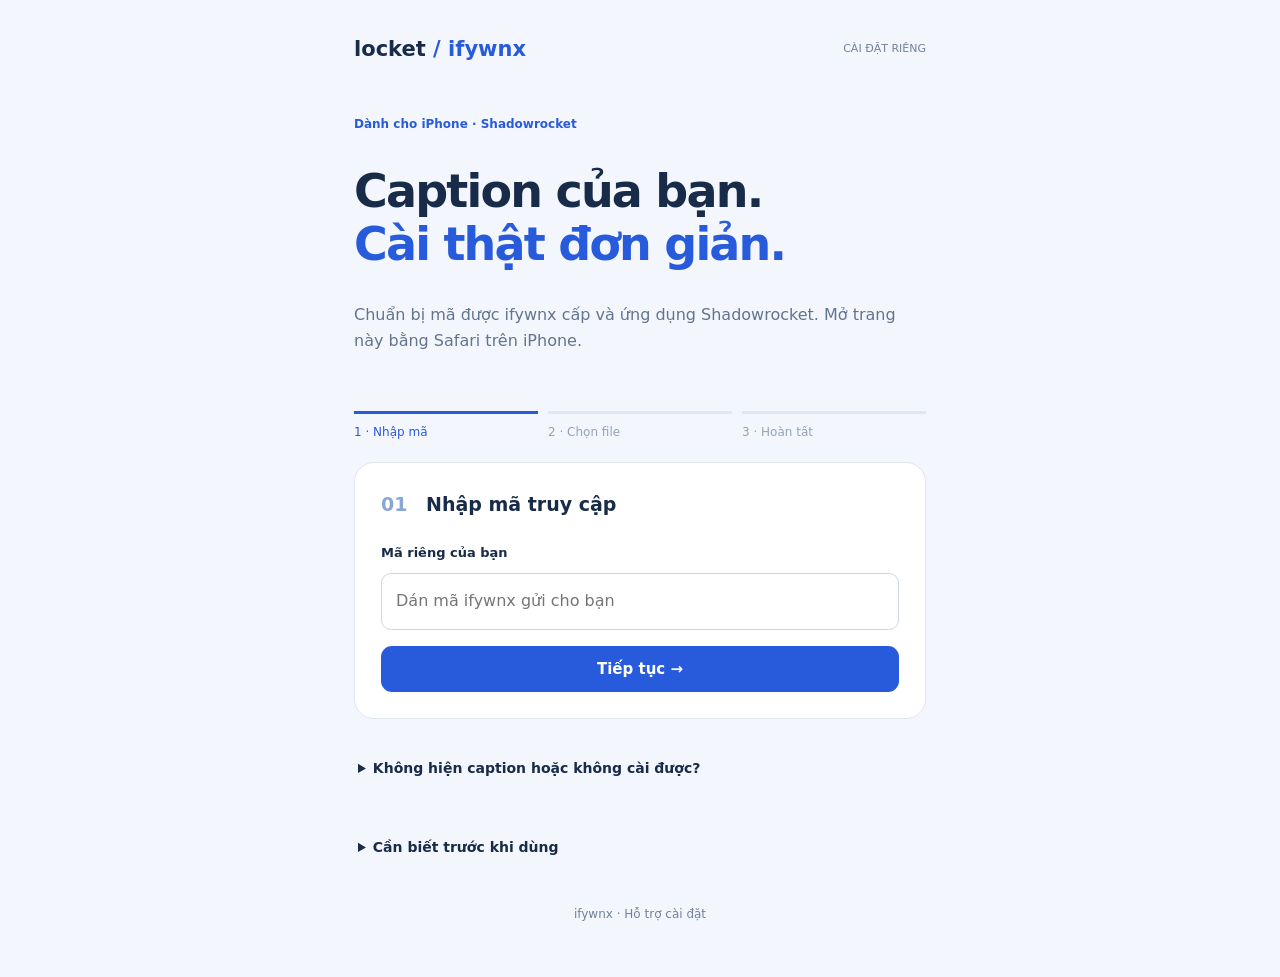
==== netlify-frontend/index.html @ 11e731ef "Package Netlify installer frontend using existing access-code backend" ====
<!doctype html>
<html lang="vi"><meta charset="utf-8"><meta name="viewport" content="width=device-width,initial-scale=1"><meta name="referrer" content="no-referrer"><title>Cài đặt Locket · ifywnx</title><style>*{box-sizing:border-box}body{margin:0;background:#f3f6fc;color:#182b48;font:16px/1.65 system-ui,sans-serif}main{max-width:620px;margin:auto;padding:24px}header{display:flex;justify-content:space-between;align-items:center;margin:8px 0 48px}a{color:#285bdb}header a{text-decoration:none;color:#182b48;font-weight:850;font-size:21px}header span,em{color:#285bdb}small{font-size:11px;color:#71829c}h1{font-size:clamp(34px,7vw,46px);line-height:1.15;letter-spacing:-1.8px}em{font-style:normal}p{color:#63748e}.badge{font-size:12px;font-weight:700;color:#285bdb}.hero{padding-bottom:20px}.progress{display:flex;justify-content:space-between;gap:10px;font-size:12px;color:#94a3b8;margin:20px 0}.progress span{border-top:3px solid #dfe7f3;flex:1;padding-top:9px}.progress .active{color:#285bdb;border-color:#285bdb}section{padding:26px;margin:18px 0;border:1px solid #e0e7f1;border-radius:20px;background:white}h2{font-size:19px;color:#8aa6d3;margin:0 0 18px}h2 span{color:#182b48;margin-left:12px}label{font-size:13px;font-weight:650}input,textarea{font:inherit;width:100%;padding:14px;border:1px solid #cdd8e8;border-radius:10px;margin:8px 0 16px;min-width:0}textarea{height:110px;font:14px monospace}button,.button{display:block;text-align:center;width:100%;padding:14px;background:#285bdb;border:0;border-radius:11px;color:white;font:650 15px system-ui;text-decoration:none;cursor:pointer}button:disabled{opacity:.5;cursor:wait}.secondary{background:#edf2fc;color:#285bdb;margin-top:18px}.error{color:#b52b37}.error:empty{display:none}details{margin-top:20px;font-size:14px}summary{cursor:pointer;font-weight:650}.notice{padding:16px;background:#fff8e7;border-radius:12px;font-size:13px;color:#705724}li{margin-bottom:15px}ol{padding-left:22px}.faq{padding:18px 4px}footer{text-align:center;color:#71829c;padding:28px;font-size:12px}:focus-visible{outline:3px solid #ecb84d;outline-offset:3px}@media(max-width:380px){main{padding:16px}section{padding:20px}header small{display:none}}
[hidden]{display:none!important}article{border-top:1px solid #dde5f0;padding:22px 0}code{font-size:12px;overflow-wrap:anywhere}</style>
<main><header><a href="/">locket<span> / ifywnx</span></a><small>CÀI ĐẶT RIÊNG</small></header>
<div class="hero"><div class="badge">Dành cho iPhone · Shadowrocket</div><h1>Caption của bạn.<br><em>Cài thật đơn giản.</em></h1><p>Chuẩn bị mã được ifywnx cấp và ứng dụng Shadowrocket. Mở trang này bằng Safari trên iPhone.</p></div>
<div class="progress"><span class="active">1 · Nhập mã</span><span id="step2">2 · Chọn file</span><span id="step3">3 · Hoàn tất</span></div>
<section><h2>01 <span>Nhập mã truy cập</span></h2><form id="unlock"><label for="code">Mã riêng của bạn</label><input id="code" required maxlength="128" autocomplete="off" autocapitalize="none" spellcheck="false" placeholder="Dán mã ifywnx gửi cho bạn"><button id="submit">Tiếp tục →</button></form><p id="error" class="error" role="alert"></p></section>
<section id="downloads" hidden><h2>02 <span>Chọn file theo nhu cầu</span></h2><p>Chọn một bộ chính: Locket riêng, cấu hình tổng hợp hoặc module tổng hợp. Không bật nhiều bộ trùng quy tắc. GPS và DNS là tuỳ chọn.</p><div id="cards"></div></section>
<section id="guide" hidden><h2>03 <span>Thiết lập lần đầu</span></h2><ol><li>Cài một bộ chính ở trên. Với file .conf, chọn cấu hình vừa tải làm cấu hình đang dùng; với module, kiểm tra module đã được bật.</li><li>Trong cấu hình Shadowrocket, bật <strong>Giải mã HTTPS / MITM</strong>. Tạo chứng chỉ CA riêng rồi chọn cài chứng chỉ.</li><li>Vào <strong>Cài đặt iPhone → Cài đặt chung → VPN & Quản lý thiết bị</strong>, cài hồ sơ chứng chỉ vừa tạo.</li><li>Vào <strong>Cài đặt chung → Giới thiệu → Cài đặt tin cậy chứng nhận</strong>, bật tin cậy cho đúng chứng chỉ.</li><li>Bật kết nối Shadowrocket, đóng và mở lại Locket rồi kiểm tra mục caption.</li></ol><p class="notice">Nếu đã cài và tin cậy chứng chỉ Shadowrocket, không cần tạo lại. Chỉ cài chứng chỉ chưa đủ: bạn phải chọn đúng cấu hình và bật module.</p></section>
<details class="faq"><summary>Không hiện caption hoặc không cài được?</summary><p>Kiểm tra cấu hình đang được chọn, module đã bật, Giải mã HTTPS và tin cậy chứng chỉ. Tắt các module Locket trùng nhau, cập nhật module và script rồi mở lại ứng dụng. Không cần xoá Locket chỉ để cập nhật cấu hình.</p><p>Nếu nút mở ứng dụng không chạy, dùng liên kết thủ công để thêm vào Shadowrocket. DNS là tuỳ chọn, không cần để hiện caption.</p></details>
<details class="faq"><summary>Cần biết trước khi dùng</summary><p>MITM cho phép proxy đọc/sửa HTTPS trên hostname đã cấu hình. Chỉ dùng chứng chỉ bạn tự tạo. Tính năng phụ thuộc phiên bản Locket và máy chủ; không bảo đảm video dài hay âm thanh.</p><p>Tắt Shadowrocket sẽ ngừng xử lý yêu cầu mới. Mã hết hạn hoặc bị thu hồi sẽ chặn tải/cập nhật mới, không xoá file đã tải. Liên kết chứa mã riêng: không chia sẻ lại.</p></details><footer>ifywnx · Hỗ trợ cài đặt</footer></main>
<script>
const BACKEND='https://ifywnx-install.agilechub512.chatgpt.site';
const options=[["ifywnx-Locket-Captions.sgmodule", "Locket + Caption", "Chỉ dùng Locket. Không bật cùng bộ All Apps."], ["ifywnx-AllApps-Config.conf", "Cấu hình tổng hợp", "Cấu hình đầy đủ nhiều ứng dụng. Sao lưu cấu hình hiện tại; không cần bật thêm module tổng hợp trùng quy tắc."], ["ifywnx-AllApps-Module.sgmodule", "Module tổng hợp", "Thêm vào cấu hình hiện có. Chọn thay cho module Locket riêng hoặc cấu hình tổng hợp."], ["ifywnx-GPS-Module.sgmodule", "GPS — tuỳ chọn", "Thay đổi phản hồi định vị. Mặc định tọa độ 35.6586, 139.7454 (Tokyo); không tự nhận vị trí bạn muốn. Có thể ảnh hưởng ứng dụng khác."], ["ifywnx-Locket-DNS.mobileconfig", "DNS Locket — tuỳ chọn", "Hồ sơ DNS của mục “config duy trì” trên trang mẫu. Chuyển DNS sang my.ublockdns.com; nhà cung cấp có thể nhận truy vấn DNS. Không bảo đảm giữ Gold và không cần cho caption."]];
const $=id=>document.getElementById(id);
let generation=0;
function reset(){generation++;$('downloads').hidden=$('guide').hidden=true;$('cards').replaceChildren();$('step2').className=$('step3').className='';$('error').textContent='';}
$('code').addEventListener('input',reset);
function render(code){
 for(const [file,title,description] of options){
  const url=BACKEND+'/download/'+code+'/'+file;
  const profile=file.endsWith('.mobileconfig');
  const a=document.createElement('article');
  const h=document.createElement('h3');h.textContent=title;a.append(h);
  const name=document.createElement('code');name.textContent=file;a.append(name);
  const p=document.createElement('p');p.textContent=description;a.append(p);
  const link=document.createElement('a');link.className='button';link.textContent=profile?'Tải hồ sơ DNS ↗':'Mở Shadowrocket để cài ↗';link.rel='noreferrer';
  link.href=profile?url:file.endsWith('.conf')?'shadowrocket://config/add/'+url:'shadowrocket://install?module='+encodeURIComponent(url);
  const details=document.createElement('details');const summary=document.createElement('summary');summary.textContent='Sao chép liên kết thủ công';details.append(summary);
  const input=document.createElement('input');input.readOnly=true;input.value=url;input.setAttribute('aria-label','Liên kết '+title);input.addEventListener('focus',()=>input.select());details.append(input);
  if(profile){const label=document.createElement('label');const check=document.createElement('input');check.type='checkbox';check.style.width='20px';label.append(check,document.createTextNode(' Tôi muốn đổi DNS trên thiết bị'));a.append(label);link.hidden=details.hidden=true;check.onchange=()=>{link.hidden=details.hidden=!check.checked;};const note=document.createElement('p');note.textContent='Tải bằng Safari → Cài đặt → Cài đặt chung → VPN & Quản lý thiết bị → Cài đặt. Gỡ hồ sơ tại cùng mục khi không dùng; tắt Shadowrocket không tự gỡ DNS.';a.append(note);}
  a.append(link,details);$('cards').append(a);
 }
 $('downloads').hidden=$('guide').hidden=false;$('step2').className=$('step3').className='active';$('downloads').scrollIntoView({behavior:'smooth',block:'start'});
}
$('unlock').addEventListener('submit',async e=>{e.preventDefault();reset();const version=generation;const code=$('code').value.trim();if(!/^[a-f0-9]{64}$/.test(code)){$('error').textContent='Mã không đúng định dạng. Hãy dán đầy đủ mã được cấp.';return;}$('submit').disabled=true;$('submit').textContent='Đang kiểm tra…';try{
const r=await fetch('/verify/'+code,{cache:'no-store',credentials:'omit',signal:AbortSignal.timeout(20000)});
if(!r.ok)throw Error([401,403,404].includes(r.status)?'Mã không đúng, đã hết hạn hoặc bị thu hồi.':'Hệ thống đang bận. Hãy thử lại.');
if(!(r.headers.get('content-type')||'').includes('text/plain'))throw Error('Chưa kết nối được hệ thống mã. Kiểm tra file _redirects khi triển khai Netlify.');
await r.body?.cancel();if(version===generation)render(code);
}catch(err){if(version===generation)$('error').textContent=err.name==='TimeoutError'?'Kết nối quá lâu. Hãy thử lại.':err.message||'Không kết nối được. Hãy thử lại.';}finally{$('submit').disabled=false;$('submit').textContent='Tiếp tục →';}});
</script></html>
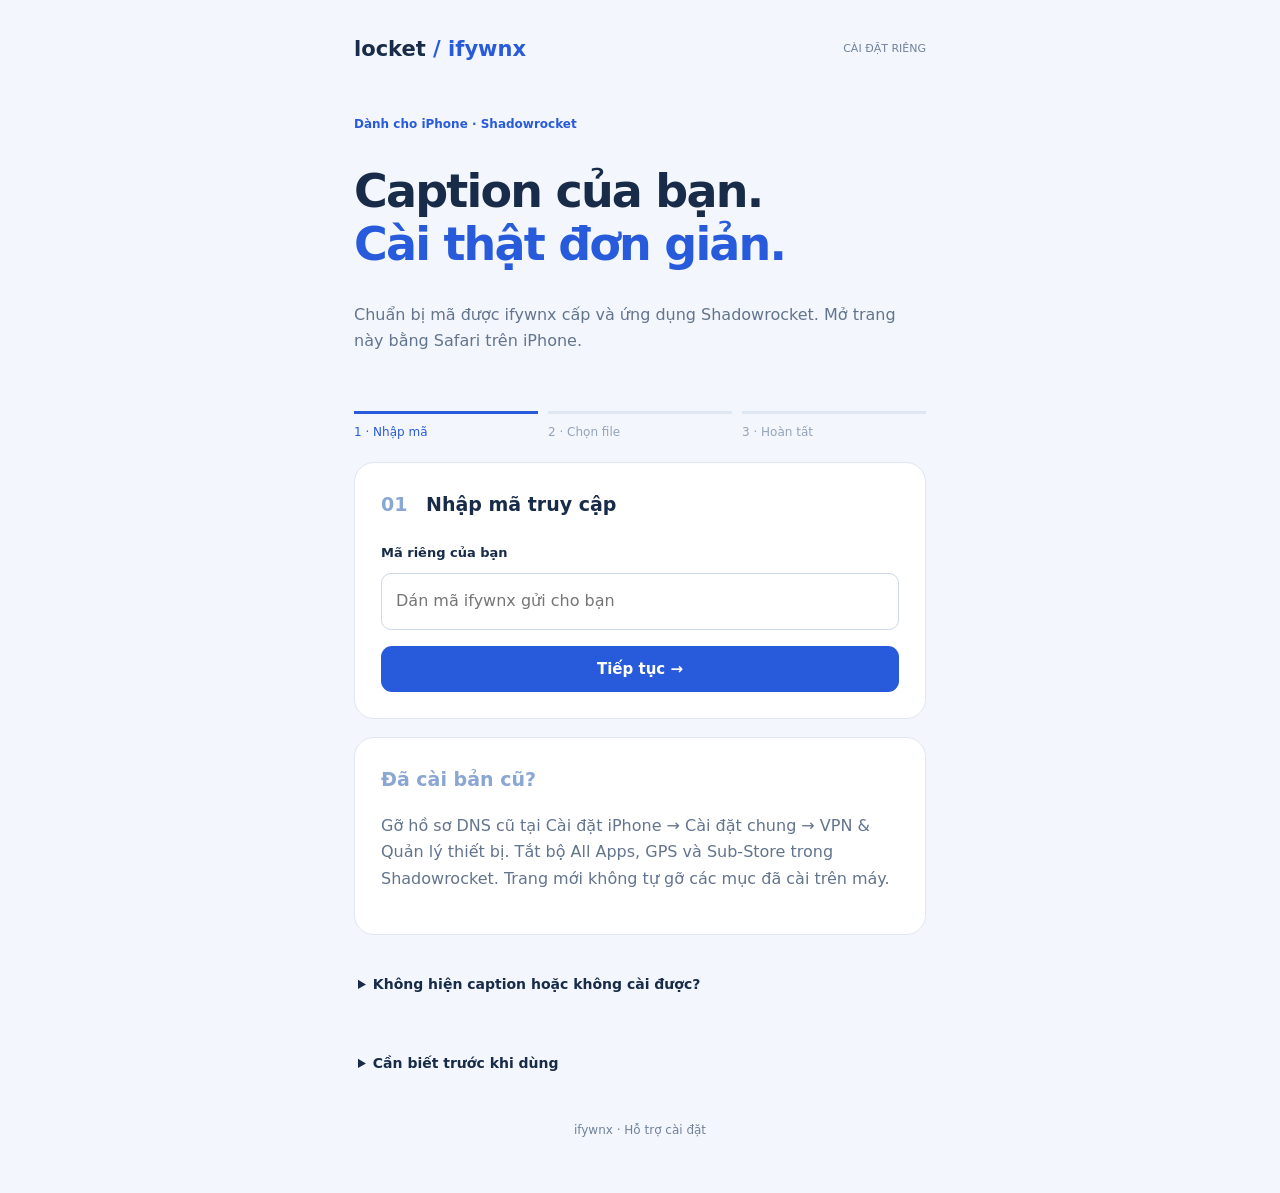
==== commit af2c9ecd: "Limit installer to Locket and remove inherited DNS and external assets" ====
--- a/netlify-frontend/index.html
+++ b/netlify-frontend/index.html
@@ -5,13 +5,13 @@
 <div class="hero"><div class="badge">Dành cho iPhone · Shadowrocket</div><h1>Caption của bạn.<br><em>Cài thật đơn giản.</em></h1><p>Chuẩn bị mã được ifywnx cấp và ứng dụng Shadowrocket. Mở trang này bằng Safari trên iPhone.</p></div>
 <div class="progress"><span class="active">1 · Nhập mã</span><span id="step2">2 · Chọn file</span><span id="step3">3 · Hoàn tất</span></div>
 <section><h2>01 <span>Nhập mã truy cập</span></h2><form id="unlock"><label for="code">Mã riêng của bạn</label><input id="code" required maxlength="128" autocomplete="off" autocapitalize="none" spellcheck="false" placeholder="Dán mã ifywnx gửi cho bạn"><button id="submit">Tiếp tục →</button></form><p id="error" class="error" role="alert"></p></section>
-<section id="downloads" hidden><h2>02 <span>Chọn file theo nhu cầu</span></h2><p>Chọn một bộ chính: Locket riêng, cấu hình tổng hợp hoặc module tổng hợp. Không bật nhiều bộ trùng quy tắc. GPS và DNS là tuỳ chọn.</p><div id="cards"></div></section>
-<section id="guide" hidden><h2>03 <span>Thiết lập lần đầu</span></h2><ol><li>Cài một bộ chính ở trên. Với file .conf, chọn cấu hình vừa tải làm cấu hình đang dùng; với module, kiểm tra module đã được bật.</li><li>Trong cấu hình Shadowrocket, bật <strong>Giải mã HTTPS / MITM</strong>. Tạo chứng chỉ CA riêng rồi chọn cài chứng chỉ.</li><li>Vào <strong>Cài đặt iPhone → Cài đặt chung → VPN & Quản lý thiết bị</strong>, cài hồ sơ chứng chỉ vừa tạo.</li><li>Vào <strong>Cài đặt chung → Giới thiệu → Cài đặt tin cậy chứng nhận</strong>, bật tin cậy cho đúng chứng chỉ.</li><li>Bật kết nối Shadowrocket, đóng và mở lại Locket rồi kiểm tra mục caption.</li></ol><p class="notice">Nếu đã cài và tin cậy chứng chỉ Shadowrocket, không cần tạo lại. Chỉ cài chứng chỉ chưa đủ: bạn phải chọn đúng cấu hình và bật module.</p></section>
-<details class="faq"><summary>Không hiện caption hoặc không cài được?</summary><p>Kiểm tra cấu hình đang được chọn, module đã bật, Giải mã HTTPS và tin cậy chứng chỉ. Tắt các module Locket trùng nhau, cập nhật module và script rồi mở lại ứng dụng. Không cần xoá Locket chỉ để cập nhật cấu hình.</p><p>Nếu nút mở ứng dụng không chạy, dùng liên kết thủ công để thêm vào Shadowrocket. DNS là tuỳ chọn, không cần để hiện caption.</p></details>
+<section><h2>Đã cài bản cũ?</h2><p>Gỡ hồ sơ DNS cũ tại Cài đặt iPhone → Cài đặt chung → VPN & Quản lý thiết bị. Tắt bộ All Apps, GPS và Sub-Store trong Shadowrocket. Trang mới không tự gỡ các mục đã cài trên máy.</p></section><section id="downloads" hidden><h2>02 <span>Chọn file theo nhu cầu</span></h2><p>Chỉ cài module Locket. Không cần đổi DNS.</p><div id="cards"></div></section>
+<section id="guide" hidden><h2>03 <span>Thiết lập lần đầu</span></h2><ol><li>Cài module Locket ở trên và bật module. Tắt All Apps, GPS và Sub-Store đã cài trước đó.</li><li>Trong cấu hình Shadowrocket, bật <strong>Giải mã HTTPS / MITM</strong>. Tạo chứng chỉ CA riêng rồi chọn cài chứng chỉ.</li><li>Vào <strong>Cài đặt iPhone → Cài đặt chung → VPN & Quản lý thiết bị</strong>, cài hồ sơ chứng chỉ vừa tạo.</li><li>Vào <strong>Cài đặt chung → Giới thiệu → Cài đặt tin cậy chứng nhận</strong>, bật tin cậy cho đúng chứng chỉ.</li><li>Bật kết nối Shadowrocket, đóng và mở lại Locket rồi kiểm tra mục caption.</li></ol><p class="notice">Nếu đã cài và tin cậy chứng chỉ Shadowrocket, không cần tạo lại. Chỉ cài chứng chỉ chưa đủ: bạn phải chọn đúng cấu hình và bật module.</p></section>
+<details class="faq"><summary>Không hiện caption hoặc không cài được?</summary><p>Kiểm tra cấu hình đang được chọn, module đã bật, Giải mã HTTPS và tin cậy chứng chỉ. Tắt các module Locket trùng nhau, cập nhật module và script rồi mở lại ứng dụng. Không cần xoá Locket chỉ để cập nhật cấu hình.</p><p>Nếu nút mở ứng dụng không chạy, dùng liên kết thủ công để thêm vào Shadowrocket. Không cần DNS riêng để hiện caption.</p></details>
 <details class="faq"><summary>Cần biết trước khi dùng</summary><p>MITM cho phép proxy đọc/sửa HTTPS trên hostname đã cấu hình. Chỉ dùng chứng chỉ bạn tự tạo. Tính năng phụ thuộc phiên bản Locket và máy chủ; không bảo đảm video dài hay âm thanh.</p><p>Tắt Shadowrocket sẽ ngừng xử lý yêu cầu mới. Mã hết hạn hoặc bị thu hồi sẽ chặn tải/cập nhật mới, không xoá file đã tải. Liên kết chứa mã riêng: không chia sẻ lại.</p></details><footer>ifywnx · Hỗ trợ cài đặt</footer></main>
 <script>
 const BACKEND='https://ifywnx-install.agilechub512.chatgpt.site';
-const options=[["ifywnx-Locket-Captions.sgmodule", "Locket + Caption", "Chỉ dùng Locket. Không bật cùng bộ All Apps."], ["ifywnx-AllApps-Config.conf", "Cấu hình tổng hợp", "Cấu hình đầy đủ nhiều ứng dụng. Sao lưu cấu hình hiện tại; không cần bật thêm module tổng hợp trùng quy tắc."], ["ifywnx-AllApps-Module.sgmodule", "Module tổng hợp", "Thêm vào cấu hình hiện có. Chọn thay cho module Locket riêng hoặc cấu hình tổng hợp."], ["ifywnx-GPS-Module.sgmodule", "GPS — tuỳ chọn", "Thay đổi phản hồi định vị. Mặc định tọa độ 35.6586, 139.7454 (Tokyo); không tự nhận vị trí bạn muốn. Có thể ảnh hưởng ứng dụng khác."], ["ifywnx-Locket-DNS.mobileconfig", "DNS Locket — tuỳ chọn", "Hồ sơ DNS của mục “config duy trì” trên trang mẫu. Chuyển DNS sang my.ublockdns.com; nhà cung cấp có thể nhận truy vấn DNS. Không bảo đảm giữ Gold và không cần cho caption."]];
+const options=[["ifywnx-Locket-Captions.sgmodule","Locket · ifywnx","Bản Locket riêng. Không kèm DNS, GPS hoặc bộ All Apps."]];
 const $=id=>document.getElementById(id);
 let generation=0;
 function reset(){generation++;$('downloads').hidden=$('guide').hidden=true;$('cards').replaceChildren();$('step2').className=$('step3').className='';$('error').textContent='';}
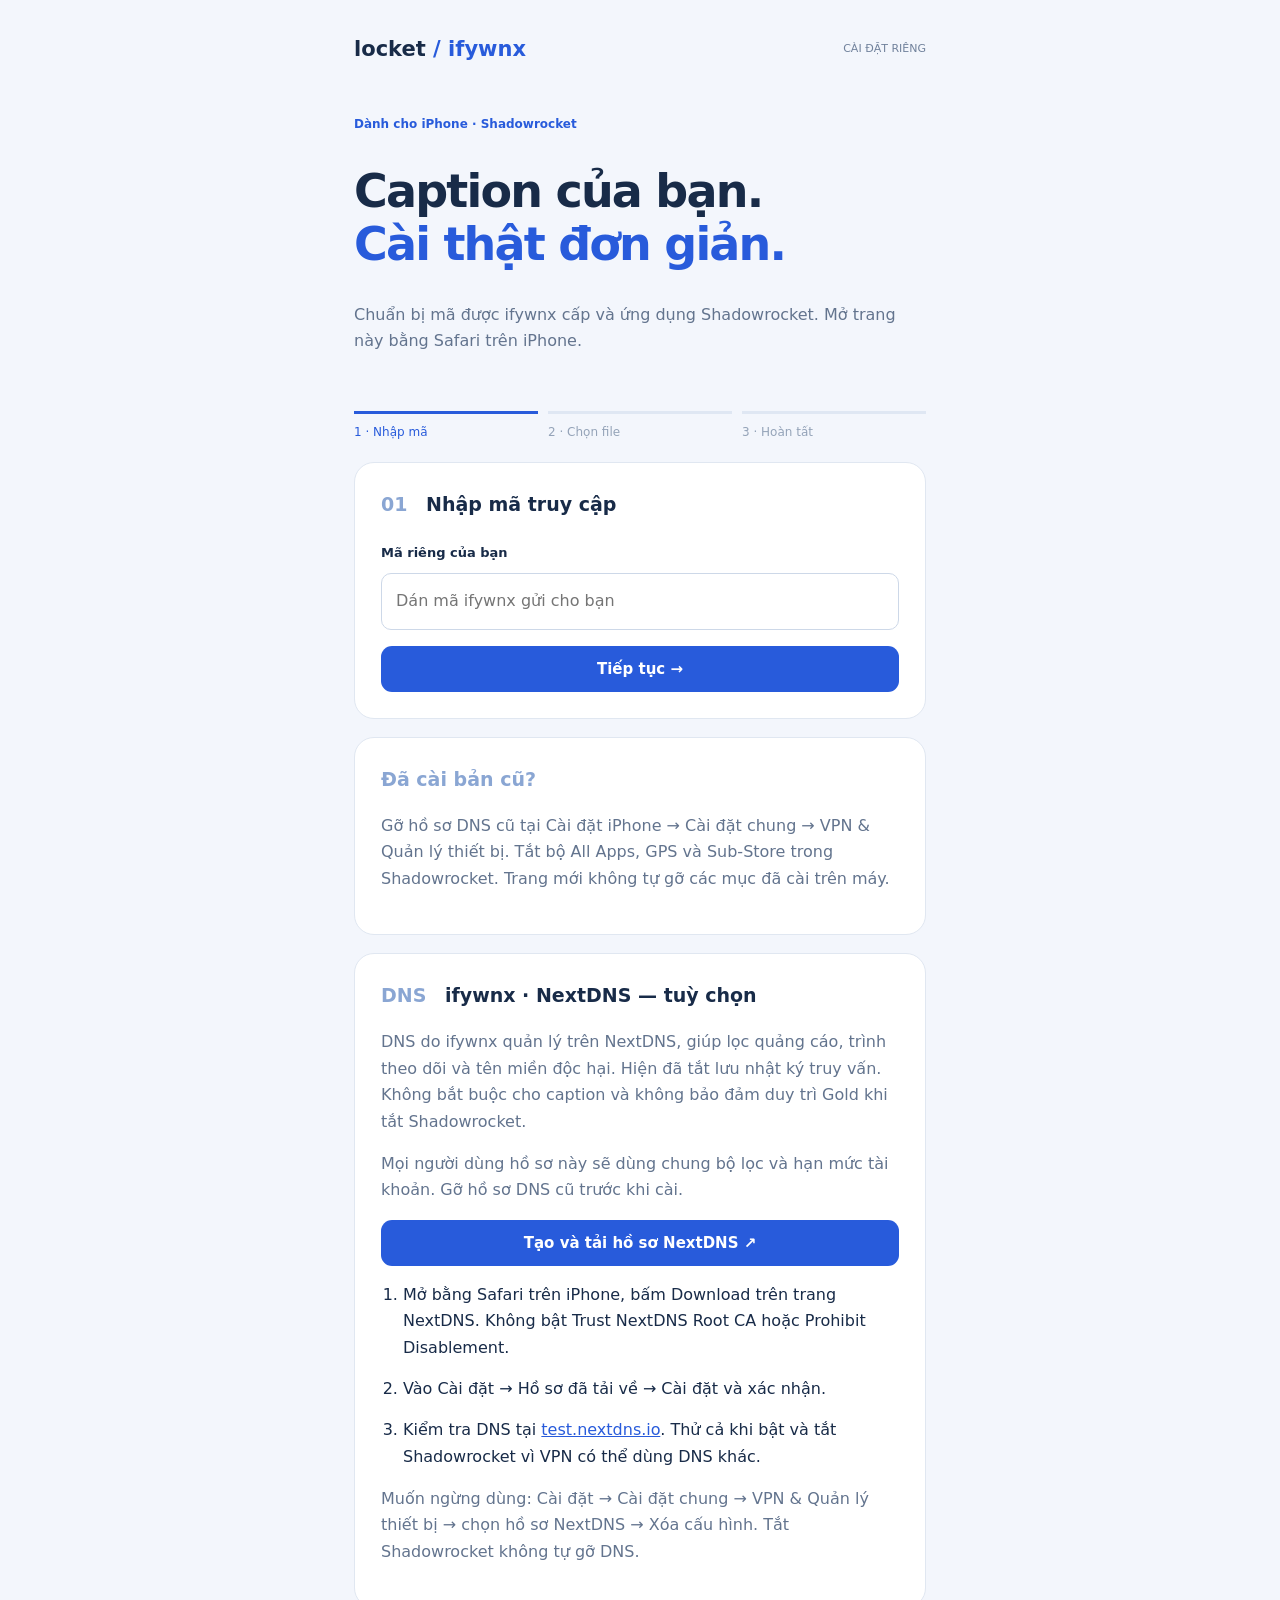
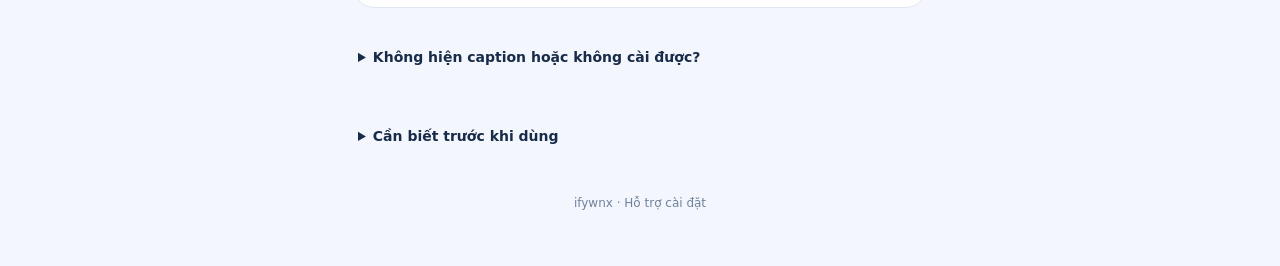
==== commit a7025d04: "Add optional owner-managed NextDNS installation section" ====
--- a/netlify-frontend/index.html
+++ b/netlify-frontend/index.html
@@ -1,20 +1,20 @@
 <!doctype html>
-<html lang="vi"><meta charset="utf-8"><meta name="viewport" content="width=device-width,initial-scale=1"><meta name="referrer" content="no-referrer"><title>Cài đặt Locket · ifywnx</title><style>*{box-sizing:border-box}body{margin:0;background:#f3f6fc;color:#182b48;font:16px/1.65 system-ui,sans-serif}main{max-width:620px;margin:auto;padding:24px}header{display:flex;justify-content:space-between;align-items:center;margin:8px 0 48px}a{color:#285bdb}header a{text-decoration:none;color:#182b48;font-weight:850;font-size:21px}header span,em{color:#285bdb}small{font-size:11px;color:#71829c}h1{font-size:clamp(34px,7vw,46px);line-height:1.15;letter-spacing:-1.8px}em{font-style:normal}p{color:#63748e}.badge{font-size:12px;font-weight:700;color:#285bdb}.hero{padding-bottom:20px}.progress{display:flex;justify-content:space-between;gap:10px;font-size:12px;color:#94a3b8;margin:20px 0}.progress span{border-top:3px solid #dfe7f3;flex:1;padding-top:9px}.progress .active{color:#285bdb;border-color:#285bdb}section{padding:26px;margin:18px 0;border:1px solid #e0e7f1;border-radius:20px;background:white}h2{font-size:19px;color:#8aa6d3;margin:0 0 18px}h2 span{color:#182b48;margin-left:12px}label{font-size:13px;font-weight:650}input,textarea{font:inherit;width:100%;padding:14px;border:1px solid #cdd8e8;border-radius:10px;margin:8px 0 16px;min-width:0}textarea{height:110px;font:14px monospace}button,.button{display:block;text-align:center;width:100%;padding:14px;background:#285bdb;border:0;border-radius:11px;color:white;font:650 15px system-ui;text-decoration:none;cursor:pointer}button:disabled{opacity:.5;cursor:wait}.secondary{background:#edf2fc;color:#285bdb;margin-top:18px}.error{color:#b52b37}.error:empty{display:none}details{margin-top:20px;font-size:14px}summary{cursor:pointer;font-weight:650}.notice{padding:16px;background:#fff8e7;border-radius:12px;font-size:13px;color:#705724}li{margin-bottom:15px}ol{padding-left:22px}.faq{padding:18px 4px}footer{text-align:center;color:#71829c;padding:28px;font-size:12px}:focus-visible{outline:3px solid #ecb84d;outline-offset:3px}@media(max-width:380px){main{padding:16px}section{padding:20px}header small{display:none}}
+<html lang="vi"><meta charset="utf-8"><meta name="viewport" content="width=device-width,initial-scale=1"><meta name="referrer" content="no-referrer"><title>Cài đặt Locket · ifywnx</title><style>*{box-sizing:border-box}body{margin:0;background:#f3f6fc;color:#182b48;font:16px/1.65 system-ui,sans-serif}main{max-width:620px;margin:auto;padding:24px}header{display:flex;justify-content:space-between;align-items:center;margin:8px 0 48px}a{color:#285bdb}header a{text-decoration:none;color:#182b48;font-weight:850;font-size:21px}header span,em{color:#285bdb}small{font-size:11px;color:#71829c}h1{font-size:clamp(34px,7vw,46px);line-height:1.15;letter-spacing:-1.8px}em{font-style:normal}p{color:#63748e}.badge{font-size:12px;font-weight:700;color:#285bdb}.hero{padding-bottom:20px}.progress{display:flex;justify-content:space-between;gap:10px;font-size:12px;color:#94a3b8;margin:20px 0}.progress span{border-top:3px solid #dfe7f3;flex:1;padding-top:9px}.progress .active{color:#285bdb;border-color:#285bdb}section{padding:26px;margin:18px 0;border:1px solid #e0e7f1;border-radius:20px;background:white}h2{font-size:19px;color:#8aa6d3;margin:0 0 18px}h2 span{color:#182b48;margin-left:12px}label{font-size:13px;font-weight:650}input,textarea{font:inherit;width:100%;padding:14px;border:1px solid #cdd8e8;border-radius:10px;margin:8px 0 16px;min-width:0}textarea{height:110px;font:14px monospace}button,.button{display:block;text-align:center;width:100%;padding:14px;background:#285bdb;border:0;border-radius:11px;color:white;font:650 15px system-ui;text-decoration:none;cursor:pointer}button:disabled{opacity:.5;cursor:wait}.secondary{background:#edf2fc;color:#285bdb;margin-top:18px}#ifywnx-access-message{display:block;position:static;width:100%;height:auto;min-width:0;max-width:100%;margin:14px 0 0;padding:0;white-space:normal;overflow-wrap:anywhere;line-height:1.6;color:#b52b37}#ifywnx-access-message:empty{display:none}details{margin-top:20px;font-size:14px}summary{cursor:pointer;font-weight:650}.notice{padding:16px;background:#fff8e7;border-radius:12px;font-size:13px;color:#705724}li{margin-bottom:15px}ol{padding-left:22px}.faq{padding:18px 4px}footer{text-align:center;color:#71829c;padding:28px;font-size:12px}:focus-visible{outline:3px solid #ecb84d;outline-offset:3px}@media(max-width:380px){main{padding:16px}section{padding:20px}header small{display:none}}
 [hidden]{display:none!important}article{border-top:1px solid #dde5f0;padding:22px 0}code{font-size:12px;overflow-wrap:anywhere}</style>
 <main><header><a href="/">locket<span> / ifywnx</span></a><small>CÀI ĐẶT RIÊNG</small></header>
 <div class="hero"><div class="badge">Dành cho iPhone · Shadowrocket</div><h1>Caption của bạn.<br><em>Cài thật đơn giản.</em></h1><p>Chuẩn bị mã được ifywnx cấp và ứng dụng Shadowrocket. Mở trang này bằng Safari trên iPhone.</p></div>
 <div class="progress"><span class="active">1 · Nhập mã</span><span id="step2">2 · Chọn file</span><span id="step3">3 · Hoàn tất</span></div>
-<section><h2>01 <span>Nhập mã truy cập</span></h2><form id="unlock"><label for="code">Mã riêng của bạn</label><input id="code" required maxlength="128" autocomplete="off" autocapitalize="none" spellcheck="false" placeholder="Dán mã ifywnx gửi cho bạn"><button id="submit">Tiếp tục →</button></form><p id="error" class="error" role="alert"></p></section>
+<section><h2>01 <span>Nhập mã truy cập</span></h2><form id="unlock"><label for="code">Mã riêng của bạn</label><input id="code" required maxlength="128" autocomplete="off" autocapitalize="none" spellcheck="false" placeholder="Dán mã ifywnx gửi cho bạn"><button id="submit">Tiếp tục →</button></form><p id="ifywnx-access-message" class="ifywnx-access-message" role="alert"></p></section>
 <section><h2>Đã cài bản cũ?</h2><p>Gỡ hồ sơ DNS cũ tại Cài đặt iPhone → Cài đặt chung → VPN & Quản lý thiết bị. Tắt bộ All Apps, GPS và Sub-Store trong Shadowrocket. Trang mới không tự gỡ các mục đã cài trên máy.</p></section><section id="downloads" hidden><h2>02 <span>Chọn file theo nhu cầu</span></h2><p>Chỉ cài module Locket. Không cần đổi DNS.</p><div id="cards"></div></section>
 <section id="guide" hidden><h2>03 <span>Thiết lập lần đầu</span></h2><ol><li>Cài module Locket ở trên và bật module. Tắt All Apps, GPS và Sub-Store đã cài trước đó.</li><li>Trong cấu hình Shadowrocket, bật <strong>Giải mã HTTPS / MITM</strong>. Tạo chứng chỉ CA riêng rồi chọn cài chứng chỉ.</li><li>Vào <strong>Cài đặt iPhone → Cài đặt chung → VPN & Quản lý thiết bị</strong>, cài hồ sơ chứng chỉ vừa tạo.</li><li>Vào <strong>Cài đặt chung → Giới thiệu → Cài đặt tin cậy chứng nhận</strong>, bật tin cậy cho đúng chứng chỉ.</li><li>Bật kết nối Shadowrocket, đóng và mở lại Locket rồi kiểm tra mục caption.</li></ol><p class="notice">Nếu đã cài và tin cậy chứng chỉ Shadowrocket, không cần tạo lại. Chỉ cài chứng chỉ chưa đủ: bạn phải chọn đúng cấu hình và bật module.</p></section>
-<details class="faq"><summary>Không hiện caption hoặc không cài được?</summary><p>Kiểm tra cấu hình đang được chọn, module đã bật, Giải mã HTTPS và tin cậy chứng chỉ. Tắt các module Locket trùng nhau, cập nhật module và script rồi mở lại ứng dụng. Không cần xoá Locket chỉ để cập nhật cấu hình.</p><p>Nếu nút mở ứng dụng không chạy, dùng liên kết thủ công để thêm vào Shadowrocket. Không cần DNS riêng để hiện caption.</p></details>
+<section id="nextdns-install"><h2>DNS <span>ifywnx · NextDNS — tuỳ chọn</span></h2><p>DNS do ifywnx quản lý trên NextDNS, giúp lọc quảng cáo, trình theo dõi và tên miền độc hại. Hiện đã tắt lưu nhật ký truy vấn. Không bắt buộc cho caption và không bảo đảm duy trì Gold khi tắt Shadowrocket.</p><p>Mọi người dùng hồ sơ này sẽ dùng chung bộ lọc và hạn mức tài khoản. Gỡ hồ sơ DNS cũ trước khi cài.</p><a class="button" href="https://apple.nextdns.io/?profile=dcc5ee" target="_blank" rel="noopener noreferrer">Tạo và tải hồ sơ NextDNS ↗</a><ol><li>Mở bằng Safari trên iPhone, bấm Download trên trang NextDNS. Không bật Trust NextDNS Root CA hoặc Prohibit Disablement.</li><li>Vào Cài đặt → Hồ sơ đã tải về → Cài đặt và xác nhận.</li><li>Kiểm tra DNS tại <a href="https://test.nextdns.io/" target="_blank" rel="noopener noreferrer">test.nextdns.io</a>. Thử cả khi bật và tắt Shadowrocket vì VPN có thể dùng DNS khác.</li></ol><p>Muốn ngừng dùng: Cài đặt → Cài đặt chung → VPN & Quản lý thiết bị → chọn hồ sơ NextDNS → Xóa cấu hình. Tắt Shadowrocket không tự gỡ DNS.</p></section><details class="faq"><summary>Không hiện caption hoặc không cài được?</summary><p>Kiểm tra cấu hình đang được chọn, module đã bật, Giải mã HTTPS và tin cậy chứng chỉ. Tắt các module Locket trùng nhau, cập nhật module và script rồi mở lại ứng dụng. Không cần xoá Locket chỉ để cập nhật cấu hình.</p><p>Nếu nút mở ứng dụng không chạy, dùng liên kết thủ công để thêm vào Shadowrocket. Không cần DNS riêng để hiện caption.</p></details>
 <details class="faq"><summary>Cần biết trước khi dùng</summary><p>MITM cho phép proxy đọc/sửa HTTPS trên hostname đã cấu hình. Chỉ dùng chứng chỉ bạn tự tạo. Tính năng phụ thuộc phiên bản Locket và máy chủ; không bảo đảm video dài hay âm thanh.</p><p>Tắt Shadowrocket sẽ ngừng xử lý yêu cầu mới. Mã hết hạn hoặc bị thu hồi sẽ chặn tải/cập nhật mới, không xoá file đã tải. Liên kết chứa mã riêng: không chia sẻ lại.</p></details><footer>ifywnx · Hỗ trợ cài đặt</footer></main>
 <script>
 const BACKEND='https://ifywnx-install.agilechub512.chatgpt.site';
 const options=[["ifywnx-Locket-Captions.sgmodule","Locket · ifywnx","Bản Locket riêng. Không kèm DNS, GPS hoặc bộ All Apps."]];
 const $=id=>document.getElementById(id);
 let generation=0;
-function reset(){generation++;$('downloads').hidden=$('guide').hidden=true;$('cards').replaceChildren();$('step2').className=$('step3').className='';$('error').textContent='';}
+function reset(){generation++;$('downloads').hidden=$('guide').hidden=true;$('cards').replaceChildren();$('step2').className=$('step3').className='';$('ifywnx-access-message').textContent='';}
 $('code').addEventListener('input',reset);
 function render(code){
  for(const [file,title,description] of options){
@@ -33,10 +33,10 @@
  }
  $('downloads').hidden=$('guide').hidden=false;$('step2').className=$('step3').className='active';$('downloads').scrollIntoView({behavior:'smooth',block:'start'});
 }
-$('unlock').addEventListener('submit',async e=>{e.preventDefault();reset();const version=generation;const code=$('code').value.trim();if(!/^[a-f0-9]{64}$/.test(code)){$('error').textContent='Mã không đúng định dạng. Hãy dán đầy đủ mã được cấp.';return;}$('submit').disabled=true;$('submit').textContent='Đang kiểm tra…';try{
+$('unlock').addEventListener('submit',async e=>{e.preventDefault();reset();const version=generation;const code=$('code').value.trim();if(!/^[a-f0-9]{64}$/.test(code)){$('ifywnx-access-message').textContent='Hãy dán đầy đủ mã truy cập 64 ký tự do ifywnx cấp. Đây không phải username Locket.';return;}$('submit').disabled=true;$('submit').textContent='Đang kiểm tra…';try{
 const r=await fetch('/verify/'+code,{cache:'no-store',credentials:'omit',signal:AbortSignal.timeout(20000)});
 if(!r.ok)throw Error([401,403,404].includes(r.status)?'Mã không đúng, đã hết hạn hoặc bị thu hồi.':'Hệ thống đang bận. Hãy thử lại.');
 if(!(r.headers.get('content-type')||'').includes('text/plain'))throw Error('Chưa kết nối được hệ thống mã. Kiểm tra file _redirects khi triển khai Netlify.');
 await r.body?.cancel();if(version===generation)render(code);
-}catch(err){if(version===generation)$('error').textContent=err.name==='TimeoutError'?'Kết nối quá lâu. Hãy thử lại.':err.message||'Không kết nối được. Hãy thử lại.';}finally{$('submit').disabled=false;$('submit').textContent='Tiếp tục →';}});
+}catch(err){if(version===generation)$('ifywnx-access-message').textContent=err.name==='TimeoutError'?'Kết nối quá lâu. Hãy thử lại.':err.message||'Không kết nối được. Hãy thử lại.';}finally{$('submit').disabled=false;$('submit').textContent='Tiếp tục →';}});
 </script></html>
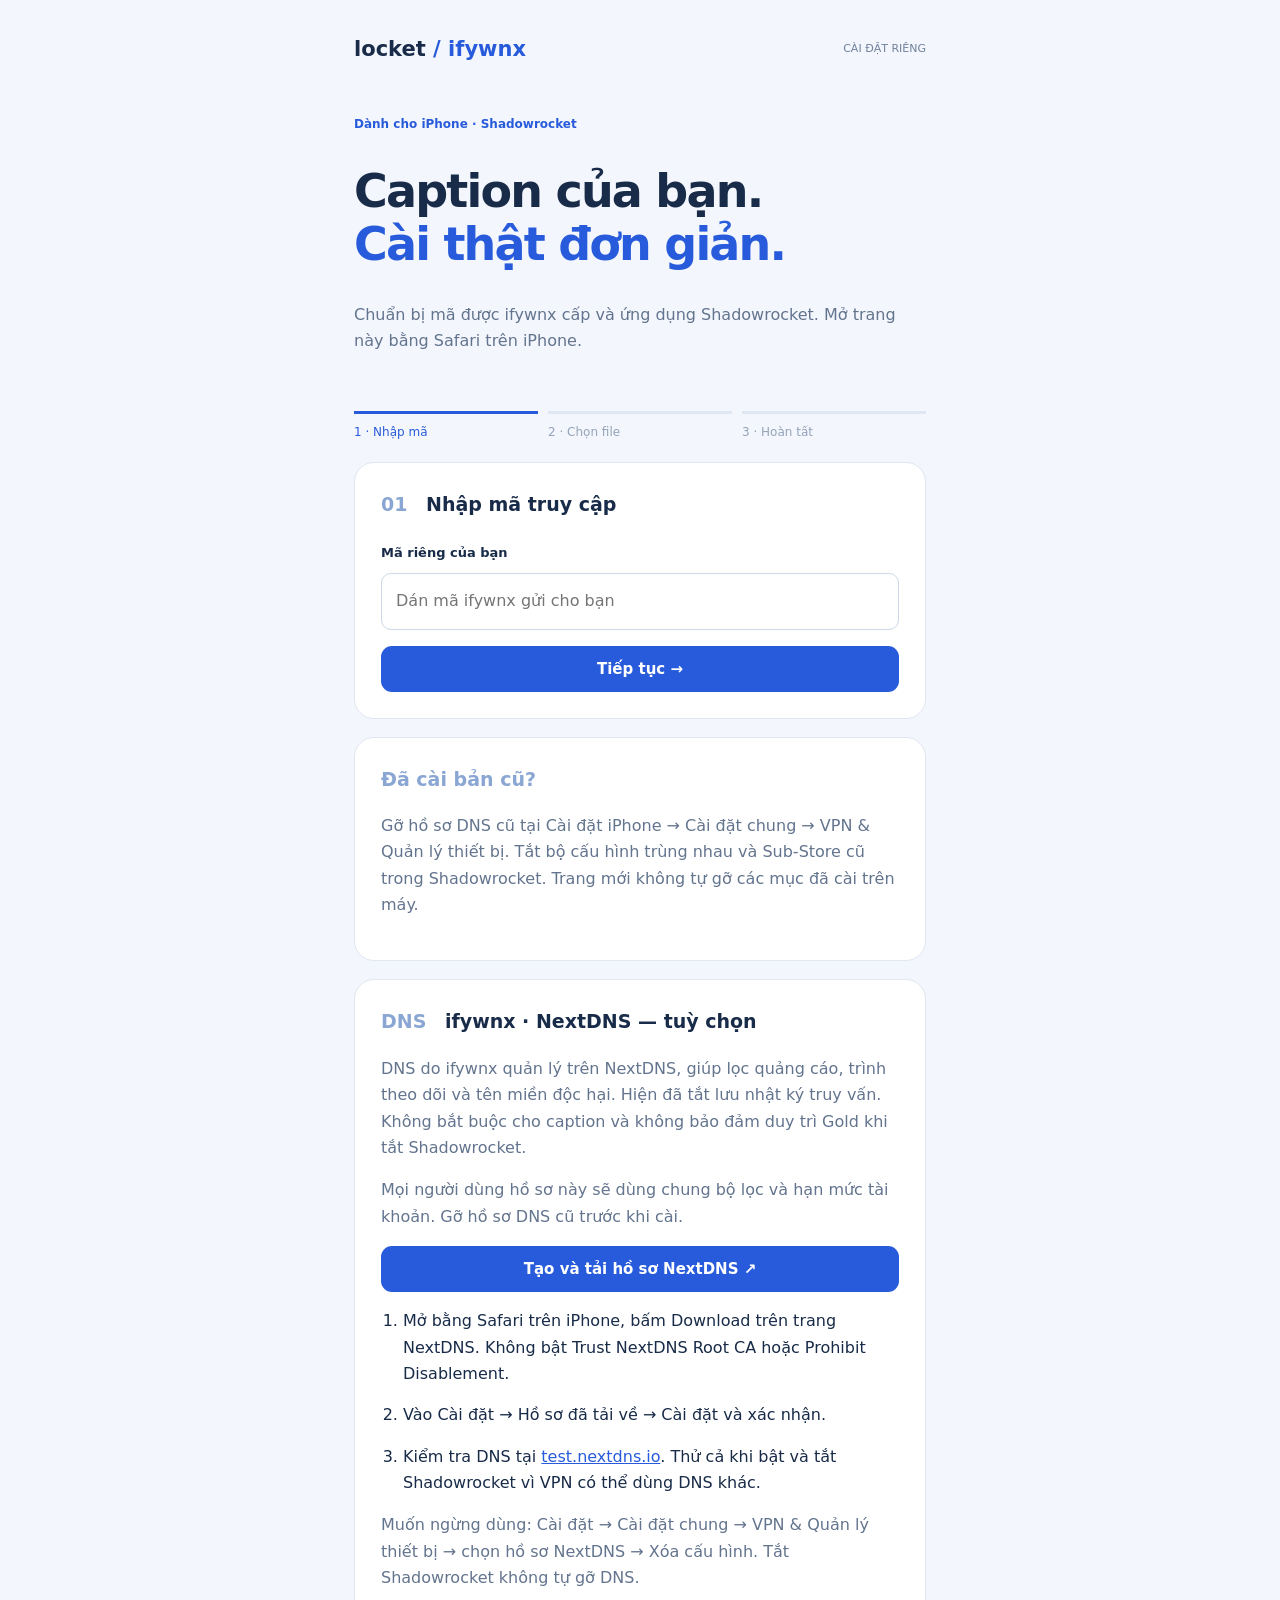
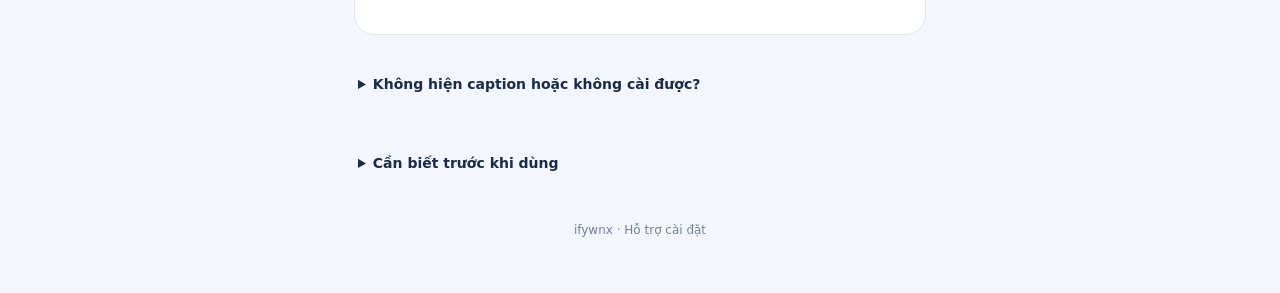
==== commit 8430ccfe: "Restore bundled All Apps and GPS downloads without external Sub-Store" ====
--- a/netlify-frontend/index.html
+++ b/netlify-frontend/index.html
@@ -5,13 +5,13 @@
 <div class="hero"><div class="badge">Dành cho iPhone · Shadowrocket</div><h1>Caption của bạn.<br><em>Cài thật đơn giản.</em></h1><p>Chuẩn bị mã được ifywnx cấp và ứng dụng Shadowrocket. Mở trang này bằng Safari trên iPhone.</p></div>
 <div class="progress"><span class="active">1 · Nhập mã</span><span id="step2">2 · Chọn file</span><span id="step3">3 · Hoàn tất</span></div>
 <section><h2>01 <span>Nhập mã truy cập</span></h2><form id="unlock"><label for="code">Mã riêng của bạn</label><input id="code" required maxlength="128" autocomplete="off" autocapitalize="none" spellcheck="false" placeholder="Dán mã ifywnx gửi cho bạn"><button id="submit">Tiếp tục →</button></form><p id="ifywnx-access-message" class="ifywnx-access-message" role="alert"></p></section>
-<section><h2>Đã cài bản cũ?</h2><p>Gỡ hồ sơ DNS cũ tại Cài đặt iPhone → Cài đặt chung → VPN & Quản lý thiết bị. Tắt bộ All Apps, GPS và Sub-Store trong Shadowrocket. Trang mới không tự gỡ các mục đã cài trên máy.</p></section><section id="downloads" hidden><h2>02 <span>Chọn file theo nhu cầu</span></h2><p>Chỉ cài module Locket. Không cần đổi DNS.</p><div id="cards"></div></section>
-<section id="guide" hidden><h2>03 <span>Thiết lập lần đầu</span></h2><ol><li>Cài module Locket ở trên và bật module. Tắt All Apps, GPS và Sub-Store đã cài trước đó.</li><li>Trong cấu hình Shadowrocket, bật <strong>Giải mã HTTPS / MITM</strong>. Tạo chứng chỉ CA riêng rồi chọn cài chứng chỉ.</li><li>Vào <strong>Cài đặt iPhone → Cài đặt chung → VPN & Quản lý thiết bị</strong>, cài hồ sơ chứng chỉ vừa tạo.</li><li>Vào <strong>Cài đặt chung → Giới thiệu → Cài đặt tin cậy chứng nhận</strong>, bật tin cậy cho đúng chứng chỉ.</li><li>Bật kết nối Shadowrocket, đóng và mở lại Locket rồi kiểm tra mục caption.</li></ol><p class="notice">Nếu đã cài và tin cậy chứng chỉ Shadowrocket, không cần tạo lại. Chỉ cài chứng chỉ chưa đủ: bạn phải chọn đúng cấu hình và bật module.</p></section>
+<section><h2>Đã cài bản cũ?</h2><p>Gỡ hồ sơ DNS cũ tại Cài đặt iPhone → Cài đặt chung → VPN & Quản lý thiết bị. Tắt bộ cấu hình trùng nhau và Sub-Store cũ trong Shadowrocket. Trang mới không tự gỡ các mục đã cài trên máy.</p></section><section id="downloads" hidden><h2>02 <span>Chọn file theo nhu cầu</span></h2><p>Chọn một bộ chính: Locket, cấu hình tổng hợp hoặc module tổng hợp. GPS và NextDNS là tuỳ chọn.</p><div id="cards"></div></section>
+<section id="guide" hidden><h2>03 <span>Thiết lập lần đầu</span></h2><ol><li>Chọn một bộ chính ở trên. Với file .conf, chọn cấu hình vừa tải để sử dụng; với module, bật module. Không bật nhiều bộ trùng quy tắc.</li><li>Trong cấu hình Shadowrocket, bật <strong>Giải mã HTTPS / MITM</strong>. Tạo chứng chỉ CA riêng rồi chọn cài chứng chỉ.</li><li>Vào <strong>Cài đặt iPhone → Cài đặt chung → VPN & Quản lý thiết bị</strong>, cài hồ sơ chứng chỉ vừa tạo.</li><li>Vào <strong>Cài đặt chung → Giới thiệu → Cài đặt tin cậy chứng nhận</strong>, bật tin cậy cho đúng chứng chỉ.</li><li>Bật kết nối Shadowrocket, đóng và mở lại Locket rồi kiểm tra mục caption.</li></ol><p class="notice">Nếu đã cài và tin cậy chứng chỉ Shadowrocket, không cần tạo lại. Chỉ cài chứng chỉ chưa đủ: bạn phải chọn đúng cấu hình và bật module.</p></section>
 <section id="nextdns-install"><h2>DNS <span>ifywnx · NextDNS — tuỳ chọn</span></h2><p>DNS do ifywnx quản lý trên NextDNS, giúp lọc quảng cáo, trình theo dõi và tên miền độc hại. Hiện đã tắt lưu nhật ký truy vấn. Không bắt buộc cho caption và không bảo đảm duy trì Gold khi tắt Shadowrocket.</p><p>Mọi người dùng hồ sơ này sẽ dùng chung bộ lọc và hạn mức tài khoản. Gỡ hồ sơ DNS cũ trước khi cài.</p><a class="button" href="https://apple.nextdns.io/?profile=dcc5ee" target="_blank" rel="noopener noreferrer">Tạo và tải hồ sơ NextDNS ↗</a><ol><li>Mở bằng Safari trên iPhone, bấm Download trên trang NextDNS. Không bật Trust NextDNS Root CA hoặc Prohibit Disablement.</li><li>Vào Cài đặt → Hồ sơ đã tải về → Cài đặt và xác nhận.</li><li>Kiểm tra DNS tại <a href="https://test.nextdns.io/" target="_blank" rel="noopener noreferrer">test.nextdns.io</a>. Thử cả khi bật và tắt Shadowrocket vì VPN có thể dùng DNS khác.</li></ol><p>Muốn ngừng dùng: Cài đặt → Cài đặt chung → VPN & Quản lý thiết bị → chọn hồ sơ NextDNS → Xóa cấu hình. Tắt Shadowrocket không tự gỡ DNS.</p></section><details class="faq"><summary>Không hiện caption hoặc không cài được?</summary><p>Kiểm tra cấu hình đang được chọn, module đã bật, Giải mã HTTPS và tin cậy chứng chỉ. Tắt các module Locket trùng nhau, cập nhật module và script rồi mở lại ứng dụng. Không cần xoá Locket chỉ để cập nhật cấu hình.</p><p>Nếu nút mở ứng dụng không chạy, dùng liên kết thủ công để thêm vào Shadowrocket. Không cần DNS riêng để hiện caption.</p></details>
 <details class="faq"><summary>Cần biết trước khi dùng</summary><p>MITM cho phép proxy đọc/sửa HTTPS trên hostname đã cấu hình. Chỉ dùng chứng chỉ bạn tự tạo. Tính năng phụ thuộc phiên bản Locket và máy chủ; không bảo đảm video dài hay âm thanh.</p><p>Tắt Shadowrocket sẽ ngừng xử lý yêu cầu mới. Mã hết hạn hoặc bị thu hồi sẽ chặn tải/cập nhật mới, không xoá file đã tải. Liên kết chứa mã riêng: không chia sẻ lại.</p></details><footer>ifywnx · Hỗ trợ cài đặt</footer></main>
 <script>
 const BACKEND='https://ifywnx-install.agilechub512.chatgpt.site';
-const options=[["ifywnx-Locket-Captions.sgmodule","Locket · ifywnx","Bản Locket riêng. Không kèm DNS, GPS hoặc bộ All Apps."]];
+const options=[["ifywnx-Locket-Captions.sgmodule", "Locket + Caption", "Chọn khi chỉ dùng Locket. Không bật cùng bộ All Apps."], ["ifywnx-AllApps-Config.conf", "Cấu hình tổng hợp", "Sao lưu cấu hình hiện tại. Chọn thay cho module tổng hợp; đã bỏ Sub-Store bên ngoài."], ["ifywnx-AllApps-Module.sgmodule", "Module tổng hợp", "Thêm vào cấu hình hiện có. Không bật trùng bộ Locket hoặc cấu hình tổng hợp."], ["ifywnx-GPS-Module.sgmodule", "GPS — tuỳ chọn", "Mặc định Tokyo (35.6586, 139.7454). Có thể ảnh hưởng ứng dụng khác."]];
 const $=id=>document.getElementById(id);
 let generation=0;
 function reset(){generation++;$('downloads').hidden=$('guide').hidden=true;$('cards').replaceChildren();$('step2').className=$('step3').className='';$('ifywnx-access-message').textContent='';}
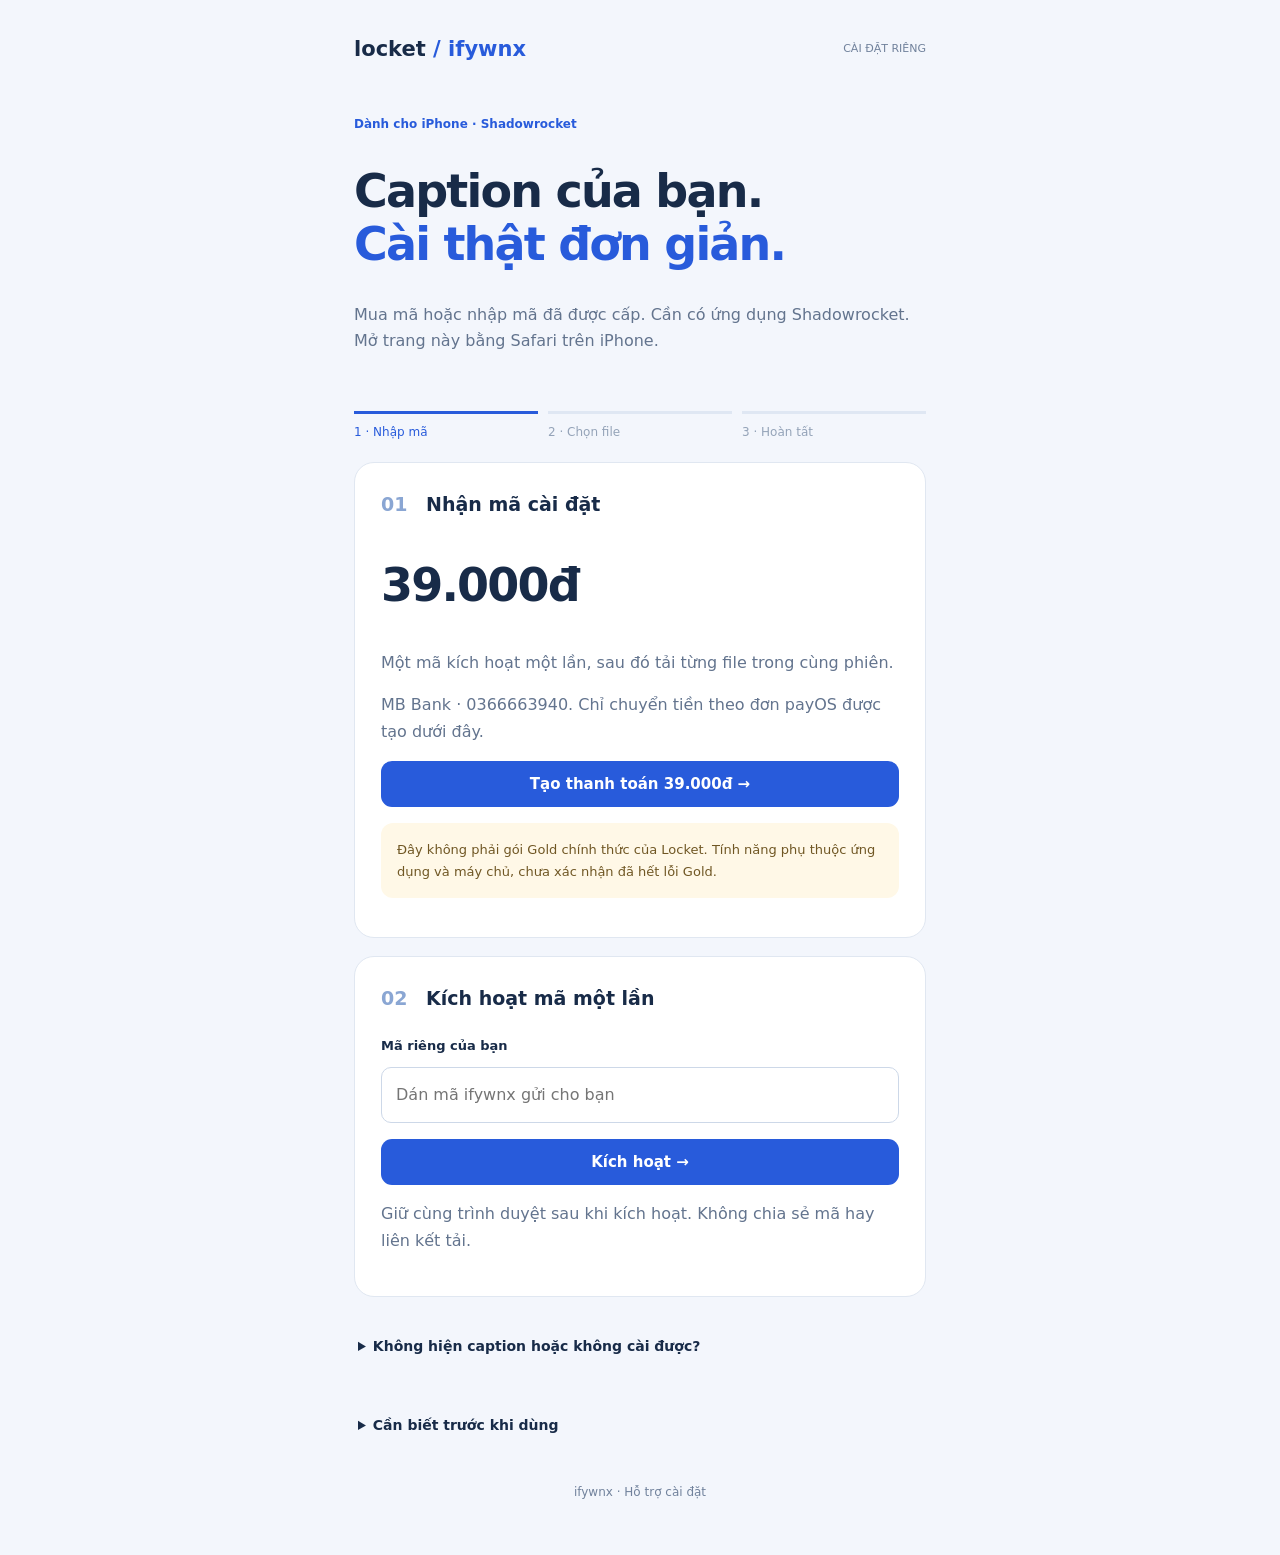
==== commit a6d6e2cc: "Add payOS checkout and single-activation codes; restore legacy installer bundle" ====
--- a/netlify-frontend/index.html
+++ b/netlify-frontend/index.html
@@ -2,16 +2,16 @@
 <html lang="vi"><meta charset="utf-8"><meta name="viewport" content="width=device-width,initial-scale=1"><meta name="referrer" content="no-referrer"><title>Cài đặt Locket · ifywnx</title><style>*{box-sizing:border-box}body{margin:0;background:#f3f6fc;color:#182b48;font:16px/1.65 system-ui,sans-serif}main{max-width:620px;margin:auto;padding:24px}header{display:flex;justify-content:space-between;align-items:center;margin:8px 0 48px}a{color:#285bdb}header a{text-decoration:none;color:#182b48;font-weight:850;font-size:21px}header span,em{color:#285bdb}small{font-size:11px;color:#71829c}h1{font-size:clamp(34px,7vw,46px);line-height:1.15;letter-spacing:-1.8px}em{font-style:normal}p{color:#63748e}.badge{font-size:12px;font-weight:700;color:#285bdb}.hero{padding-bottom:20px}.progress{display:flex;justify-content:space-between;gap:10px;font-size:12px;color:#94a3b8;margin:20px 0}.progress span{border-top:3px solid #dfe7f3;flex:1;padding-top:9px}.progress .active{color:#285bdb;border-color:#285bdb}section{padding:26px;margin:18px 0;border:1px solid #e0e7f1;border-radius:20px;background:white}h2{font-size:19px;color:#8aa6d3;margin:0 0 18px}h2 span{color:#182b48;margin-left:12px}label{font-size:13px;font-weight:650}input,textarea{font:inherit;width:100%;padding:14px;border:1px solid #cdd8e8;border-radius:10px;margin:8px 0 16px;min-width:0}textarea{height:110px;font:14px monospace}button,.button{display:block;text-align:center;width:100%;padding:14px;background:#285bdb;border:0;border-radius:11px;color:white;font:650 15px system-ui;text-decoration:none;cursor:pointer}button:disabled{opacity:.5;cursor:wait}.secondary{background:#edf2fc;color:#285bdb;margin-top:18px}#ifywnx-access-message{display:block;position:static;width:100%;height:auto;min-width:0;max-width:100%;margin:14px 0 0;padding:0;white-space:normal;overflow-wrap:anywhere;line-height:1.6;color:#b52b37}#ifywnx-access-message:empty{display:none}details{margin-top:20px;font-size:14px}summary{cursor:pointer;font-weight:650}.notice{padding:16px;background:#fff8e7;border-radius:12px;font-size:13px;color:#705724}li{margin-bottom:15px}ol{padding-left:22px}.faq{padding:18px 4px}footer{text-align:center;color:#71829c;padding:28px;font-size:12px}:focus-visible{outline:3px solid #ecb84d;outline-offset:3px}@media(max-width:380px){main{padding:16px}section{padding:20px}header small{display:none}}
 [hidden]{display:none!important}article{border-top:1px solid #dde5f0;padding:22px 0}code{font-size:12px;overflow-wrap:anywhere}</style>
 <main><header><a href="/">locket<span> / ifywnx</span></a><small>CÀI ĐẶT RIÊNG</small></header>
-<div class="hero"><div class="badge">Dành cho iPhone · Shadowrocket</div><h1>Caption của bạn.<br><em>Cài thật đơn giản.</em></h1><p>Chuẩn bị mã được ifywnx cấp và ứng dụng Shadowrocket. Mở trang này bằng Safari trên iPhone.</p></div>
+<div class="hero"><div class="badge">Dành cho iPhone · Shadowrocket</div><h1>Caption của bạn.<br><em>Cài thật đơn giản.</em></h1><p>Mua mã hoặc nhập mã đã được cấp. Cần có ứng dụng Shadowrocket. Mở trang này bằng Safari trên iPhone.</p></div>
 <div class="progress"><span class="active">1 · Nhập mã</span><span id="step2">2 · Chọn file</span><span id="step3">3 · Hoàn tất</span></div>
-<section><h2>01 <span>Nhập mã truy cập</span></h2><form id="unlock"><label for="code">Mã riêng của bạn</label><input id="code" required maxlength="128" autocomplete="off" autocapitalize="none" spellcheck="false" placeholder="Dán mã ifywnx gửi cho bạn"><button id="submit">Tiếp tục →</button></form><p id="ifywnx-access-message" class="ifywnx-access-message" role="alert"></p></section>
-<section><h2>Đã cài bản cũ?</h2><p>Gỡ hồ sơ DNS cũ tại Cài đặt iPhone → Cài đặt chung → VPN & Quản lý thiết bị. Tắt bộ cấu hình trùng nhau và Sub-Store cũ trong Shadowrocket. Trang mới không tự gỡ các mục đã cài trên máy.</p></section><section id="downloads" hidden><h2>02 <span>Chọn file theo nhu cầu</span></h2><p>Chọn một bộ chính: Locket, cấu hình tổng hợp hoặc module tổng hợp. GPS và NextDNS là tuỳ chọn.</p><div id="cards"></div></section>
-<section id="guide" hidden><h2>03 <span>Thiết lập lần đầu</span></h2><ol><li>Chọn một bộ chính ở trên. Với file .conf, chọn cấu hình vừa tải để sử dụng; với module, bật module. Không bật nhiều bộ trùng quy tắc.</li><li>Trong cấu hình Shadowrocket, bật <strong>Giải mã HTTPS / MITM</strong>. Tạo chứng chỉ CA riêng rồi chọn cài chứng chỉ.</li><li>Vào <strong>Cài đặt iPhone → Cài đặt chung → VPN & Quản lý thiết bị</strong>, cài hồ sơ chứng chỉ vừa tạo.</li><li>Vào <strong>Cài đặt chung → Giới thiệu → Cài đặt tin cậy chứng nhận</strong>, bật tin cậy cho đúng chứng chỉ.</li><li>Bật kết nối Shadowrocket, đóng và mở lại Locket rồi kiểm tra mục caption.</li></ol><p class="notice">Nếu đã cài và tin cậy chứng chỉ Shadowrocket, không cần tạo lại. Chỉ cài chứng chỉ chưa đủ: bạn phải chọn đúng cấu hình và bật module.</p></section>
-<section id="nextdns-install"><h2>DNS <span>ifywnx · NextDNS — tuỳ chọn</span></h2><p>DNS do ifywnx quản lý trên NextDNS, giúp lọc quảng cáo, trình theo dõi và tên miền độc hại. Hiện đã tắt lưu nhật ký truy vấn. Không bắt buộc cho caption và không bảo đảm duy trì Gold khi tắt Shadowrocket.</p><p>Mọi người dùng hồ sơ này sẽ dùng chung bộ lọc và hạn mức tài khoản. Gỡ hồ sơ DNS cũ trước khi cài.</p><a class="button" href="https://apple.nextdns.io/?profile=dcc5ee" target="_blank" rel="noopener noreferrer">Tạo và tải hồ sơ NextDNS ↗</a><ol><li>Mở bằng Safari trên iPhone, bấm Download trên trang NextDNS. Không bật Trust NextDNS Root CA hoặc Prohibit Disablement.</li><li>Vào Cài đặt → Hồ sơ đã tải về → Cài đặt và xác nhận.</li><li>Kiểm tra DNS tại <a href="https://test.nextdns.io/" target="_blank" rel="noopener noreferrer">test.nextdns.io</a>. Thử cả khi bật và tắt Shadowrocket vì VPN có thể dùng DNS khác.</li></ol><p>Muốn ngừng dùng: Cài đặt → Cài đặt chung → VPN & Quản lý thiết bị → chọn hồ sơ NextDNS → Xóa cấu hình. Tắt Shadowrocket không tự gỡ DNS.</p></section><details class="faq"><summary>Không hiện caption hoặc không cài được?</summary><p>Kiểm tra cấu hình đang được chọn, module đã bật, Giải mã HTTPS và tin cậy chứng chỉ. Tắt các module Locket trùng nhau, cập nhật module và script rồi mở lại ứng dụng. Không cần xoá Locket chỉ để cập nhật cấu hình.</p><p>Nếu nút mở ứng dụng không chạy, dùng liên kết thủ công để thêm vào Shadowrocket. Không cần DNS riêng để hiện caption.</p></details>
+<section><h2>01 <span>Nhận mã cài đặt</span></h2><h1>39.000đ</h1><p>Một mã kích hoạt một lần, sau đó tải từng file trong cùng phiên.</p><p>MB Bank · 0366663940. Chỉ chuyển tiền theo đơn payOS được tạo dưới đây.</p><button id="buy">Tạo thanh toán 39.000đ →</button><a id="checkout" class="button" hidden>Mở thanh toán payOS ↗</a><p id="payment-status" role="status"></p><p class="notice">Đây không phải gói Gold chính thức của Locket. Tính năng phụ thuộc ứng dụng và máy chủ, chưa xác nhận đã hết lỗi Gold.</p></section><section><h2>02 <span>Kích hoạt mã một lần</span></h2><form id="unlock"><label for="code">Mã riêng của bạn</label><input id="code" required maxlength="128" autocomplete="off" autocapitalize="none" spellcheck="false" placeholder="Dán mã ifywnx gửi cho bạn"><button id="submit">Kích hoạt →</button></form><p>Giữ cùng trình duyệt sau khi kích hoạt. Không chia sẻ mã hay liên kết tải.</p><p id="ifywnx-access-message" class="ifywnx-access-message" role="alert"></p></section>
+<section id="downloads" hidden><h2>03 <span>Chọn file theo nhu cầu</span></h2><p>Chọn một bộ chính: Locket, cấu hình tổng hợp hoặc module tổng hợp. GPS và DNS bản cũ là tuỳ chọn.</p><div id="cards"></div></section>
+<section id="guide" hidden><h2>04 <span>Thiết lập lần đầu</span></h2><ol><li>Chọn một bộ chính ở trên. Với file .conf, chọn cấu hình vừa tải để sử dụng; với module, bật module. Không bật nhiều bộ trùng quy tắc.</li><li>Trong cấu hình Shadowrocket, bật <strong>Giải mã HTTPS / MITM</strong>. Tạo chứng chỉ CA riêng rồi chọn cài chứng chỉ.</li><li>Vào <strong>Cài đặt iPhone → Cài đặt chung → VPN & Quản lý thiết bị</strong>, cài hồ sơ chứng chỉ vừa tạo.</li><li>Vào <strong>Cài đặt chung → Giới thiệu → Cài đặt tin cậy chứng nhận</strong>, bật tin cậy cho đúng chứng chỉ.</li><li>Bật kết nối Shadowrocket, đóng và mở lại Locket rồi kiểm tra mục caption.</li></ol><p class="notice">Nếu đã cài và tin cậy chứng chỉ Shadowrocket, không cần tạo lại. Chỉ cài chứng chỉ chưa đủ: bạn phải chọn đúng cấu hình và bật module.</p></section>
+<details class="faq"><summary>Không hiện caption hoặc không cài được?</summary><p>Kiểm tra cấu hình đang được chọn, module đã bật, Giải mã HTTPS và tin cậy chứng chỉ. Tắt các module Locket trùng nhau, cập nhật module và script rồi mở lại ứng dụng. Không cần xoá Locket chỉ để cập nhật cấu hình.</p><p>Nếu nút mở ứng dụng không chạy, dùng liên kết thủ công để thêm vào Shadowrocket. Không cần DNS riêng để hiện caption.</p></details>
 <details class="faq"><summary>Cần biết trước khi dùng</summary><p>MITM cho phép proxy đọc/sửa HTTPS trên hostname đã cấu hình. Chỉ dùng chứng chỉ bạn tự tạo. Tính năng phụ thuộc phiên bản Locket và máy chủ; không bảo đảm video dài hay âm thanh.</p><p>Tắt Shadowrocket sẽ ngừng xử lý yêu cầu mới. Mã hết hạn hoặc bị thu hồi sẽ chặn tải/cập nhật mới, không xoá file đã tải. Liên kết chứa mã riêng: không chia sẻ lại.</p></details><footer>ifywnx · Hỗ trợ cài đặt</footer></main>
 <script>
 const BACKEND='https://ifywnx-install.agilechub512.chatgpt.site';
-const options=[["ifywnx-Locket-Captions.sgmodule", "Locket + Caption", "Chọn khi chỉ dùng Locket. Không bật cùng bộ All Apps."], ["ifywnx-AllApps-Config.conf", "Cấu hình tổng hợp", "Sao lưu cấu hình hiện tại. Chọn thay cho module tổng hợp; đã bỏ Sub-Store bên ngoài."], ["ifywnx-AllApps-Module.sgmodule", "Module tổng hợp", "Thêm vào cấu hình hiện có. Không bật trùng bộ Locket hoặc cấu hình tổng hợp."], ["ifywnx-GPS-Module.sgmodule", "GPS — tuỳ chọn", "Mặc định Tokyo (35.6586, 139.7454). Có thể ảnh hưởng ứng dụng khác."]];
+const options=[["ifywnx-Locket-Captions.sgmodule", "Locket + Caption", "Chọn khi chỉ dùng Locket."], ["ifywnx-AllApps-Config.conf", "Cấu hình tổng hợp", "Chọn thay cho bộ Locket, không bật trùng quy tắc."], ["ifywnx-AllApps-Module.sgmodule", "Module tổng hợp", "Thêm vào cấu hình hiện có; chọn thay cho hai bộ trên."], ["ifywnx-GPS-Module.sgmodule", "GPS — tuỳ chọn", "Có thể ảnh hưởng ứng dụng khác."], ["ifywnx-Locket-DNS.mobileconfig", "DNS bản cũ — tuỳ chọn", "Dùng my.ublockdns.com của bên thứ ba, không do ifywnx quản lý. Không bảo đảm duy trì Gold."]];
 const $=id=>document.getElementById(id);
 let generation=0;
 function reset(){generation++;$('downloads').hidden=$('guide').hidden=true;$('cards').replaceChildren();$('step2').className=$('step3').className='';$('ifywnx-access-message').textContent='';}
@@ -33,10 +33,13 @@
  }
  $('downloads').hidden=$('guide').hidden=false;$('step2').className=$('step3').className='active';$('downloads').scrollIntoView({behavior:'smooth',block:'start'});
 }
-$('unlock').addEventListener('submit',async e=>{e.preventDefault();reset();const version=generation;const code=$('code').value.trim();if(!/^[a-f0-9]{64}$/.test(code)){$('ifywnx-access-message').textContent='Hãy dán đầy đủ mã truy cập 64 ký tự do ifywnx cấp. Đây không phải username Locket.';return;}$('submit').disabled=true;$('submit').textContent='Đang kiểm tra…';try{
-const r=await fetch('/verify/'+code,{cache:'no-store',credentials:'omit',signal:AbortSignal.timeout(20000)});
-if(!r.ok)throw Error([401,403,404].includes(r.status)?'Mã không đúng, đã hết hạn hoặc bị thu hồi.':'Hệ thống đang bận. Hãy thử lại.');
-if(!(r.headers.get('content-type')||'').includes('text/plain'))throw Error('Chưa kết nối được hệ thống mã. Kiểm tra file _redirects khi triển khai Netlify.');
-await r.body?.cancel();if(version===generation)render(code);
-}catch(err){if(version===generation)$('ifywnx-access-message').textContent=err.name==='TimeoutError'?'Kết nối quá lâu. Hãy thử lại.':err.message||'Không kết nối được. Hãy thử lại.';}finally{$('submit').disabled=false;$('submit').textContent='Tiếp tục →';}});
+function token(key){let v=localStorage.getItem(key);if(!v){v=Array.from(crypto.getRandomValues(new Uint8Array(32)),x=>x.toString(16).padStart(2,'0')).join('');localStorage.setItem(key,v)}return v}
+async function api(url,options={}){const r=await fetch(url,{...options,cache:'no-store'});let d;try{d=await r.json()}catch{throw Error('Không kết nối được backend. Kiểm tra file _redirects.')}if(!r.ok)throw Error(d.error||'Yêu cầu chưa thành công.');return d}
+$('unlock').addEventListener('submit',async e=>{e.preventDefault();reset();$('submit').disabled=true;try{const d=await api('/api/access',{method:'POST',headers:{'Content-Type':'application/json'},body:JSON.stringify({code:$('code').value.trim(),session:token('ifywnx-activation-v1')})});const session=d.path.split('/')[2];localStorage.setItem('ifywnx-download-v1',session);render(session)}catch(e){$('ifywnx-access-message').textContent=e.message}finally{$('submit').disabled=false}});
+let order=null,paid=false;
+function showOrder(){if(!order)return;$('buy').hidden=true;$('checkout').hidden=false;$('checkout').href=order.checkoutUrl;$('payment-status').textContent='Đơn #'+order.orderCode+'. Đang chờ thanh toán. Quay lại trang này trên cùng trình duyệt để nhận mã.';}
+async function check(){if(!order||paid||document.visibilityState!=='visible')return;try{const d=await api('/api/payments?order='+order.orderCode,{headers:{Authorization:'Bearer '+localStorage.getItem('ifywnx-order-owner-v1')}});if(['CANCELLED','EXPIRED','ERROR'].includes(d.status)){order=null;localStorage.removeItem('ifywnx-order-v1');localStorage.removeItem('ifywnx-order-owner-v1');$('checkout').hidden=true;$('buy').hidden=false;$('payment-status').textContent='Đơn đã huỷ hoặc hết hạn. Bạn có thể tạo đơn mới.';return;}if(d.status==='PAID'){paid=true;$('checkout').hidden=true;$('payment-status').textContent='Đã xác nhận thanh toán. Mã đã được điền bên dưới; bấm Kích hoạt để tải file.';$('code').value=d.code}}catch{}}
+$('buy').onclick=async()=>{$('buy').disabled=true;try{order=await api('/api/payments',{method:'POST',headers:{Authorization:'Bearer '+token('ifywnx-order-owner-v1')}});localStorage.setItem('ifywnx-order-v1',JSON.stringify(order));showOrder();check()}catch(e){$('payment-status').textContent=e.message;localStorage.removeItem('ifywnx-order-owner-v1')}finally{$('buy').disabled=false}};
+try{order=JSON.parse(localStorage.getItem('ifywnx-order-v1')||'null');showOrder();check();const session=localStorage.getItem('ifywnx-download-v1');if(session)api('/api/access',{headers:{Authorization:'Bearer '+session}}).then(()=>render(session)).catch(()=>{})}catch{}
+setInterval(check,12000);
 </script></html>
